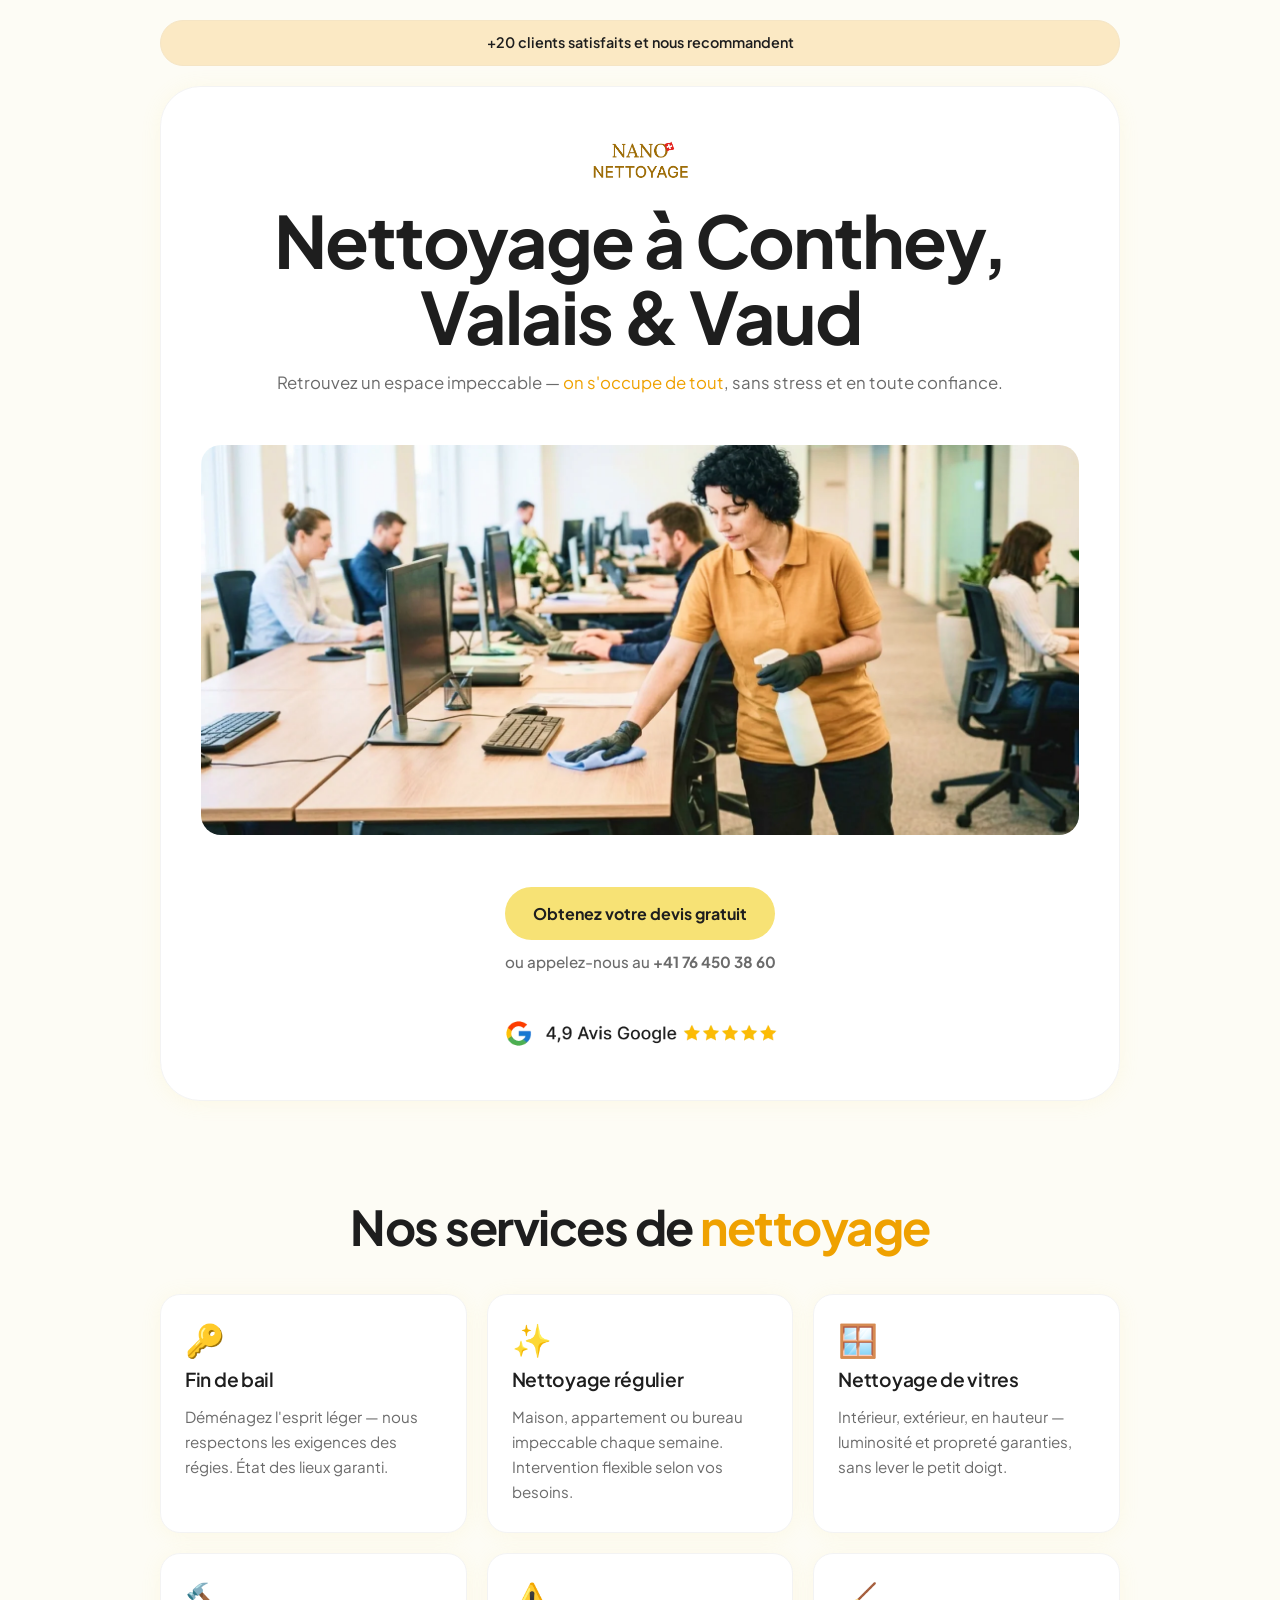
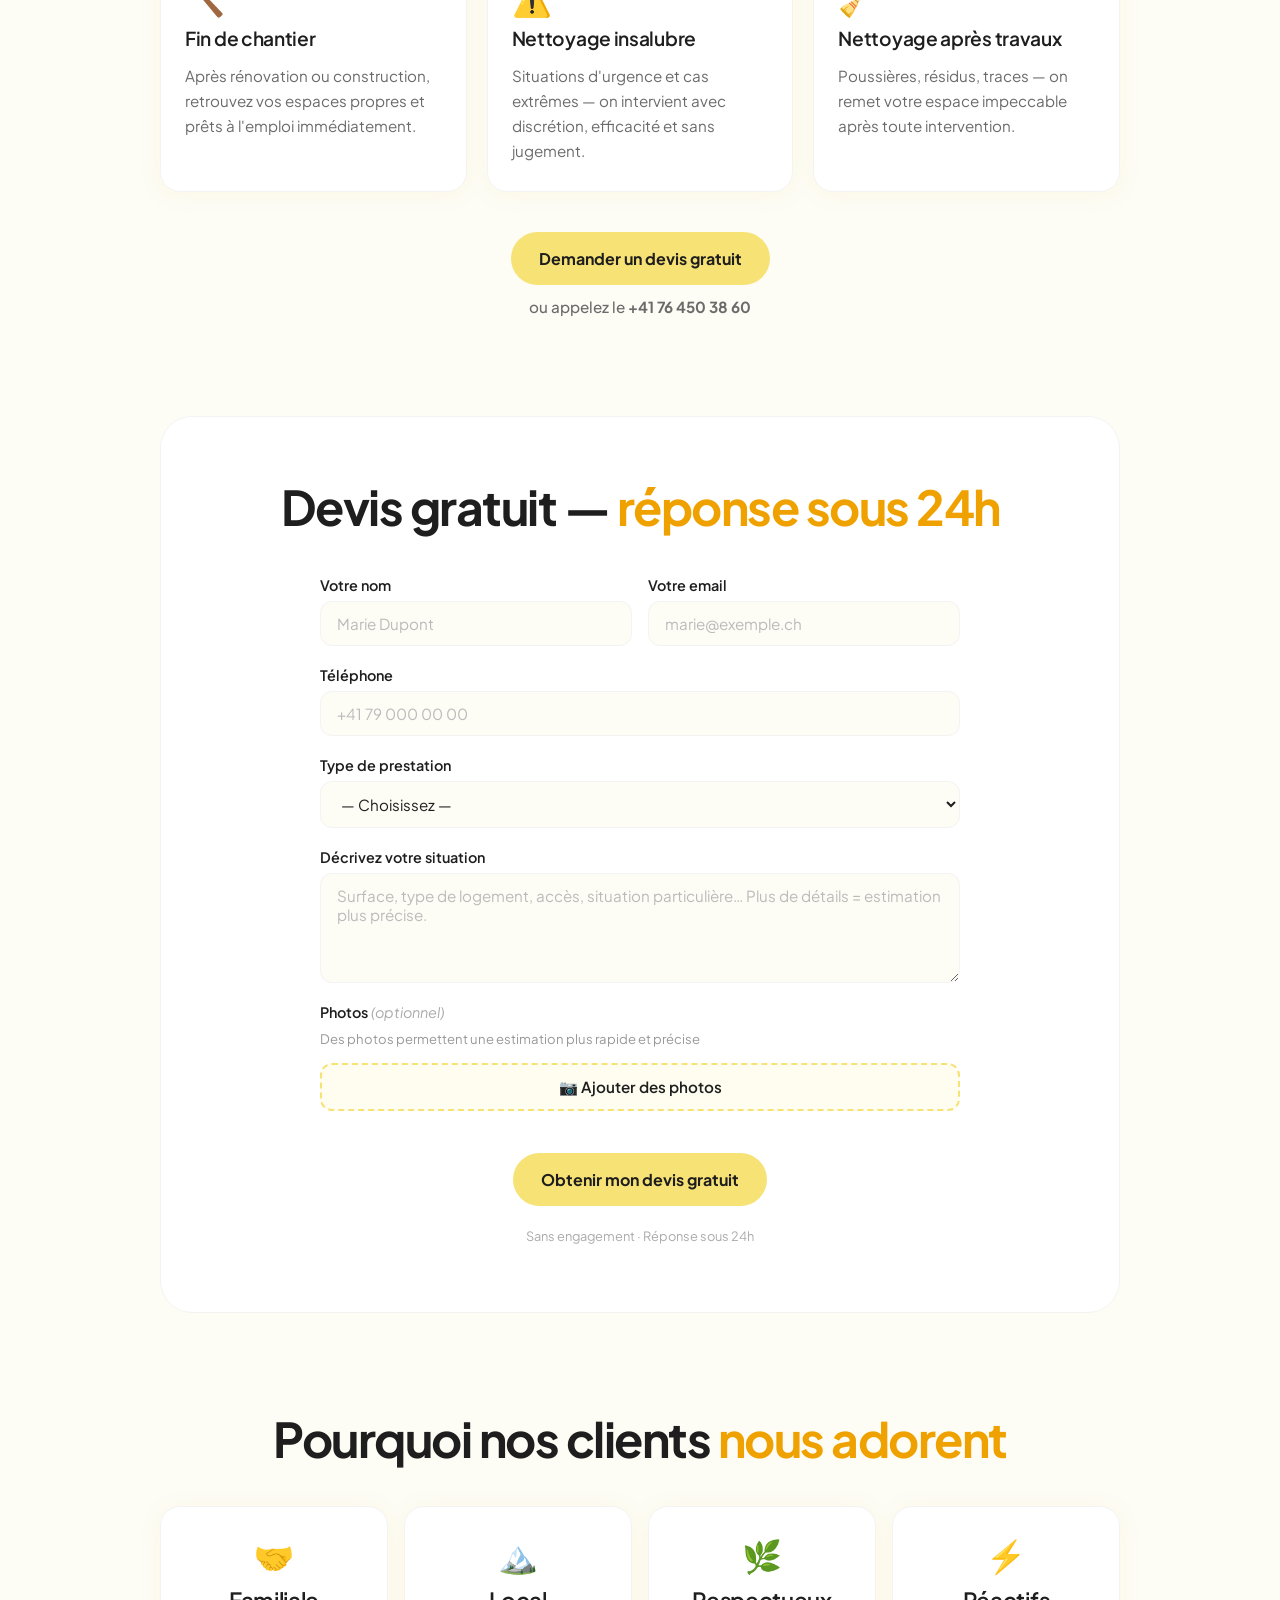
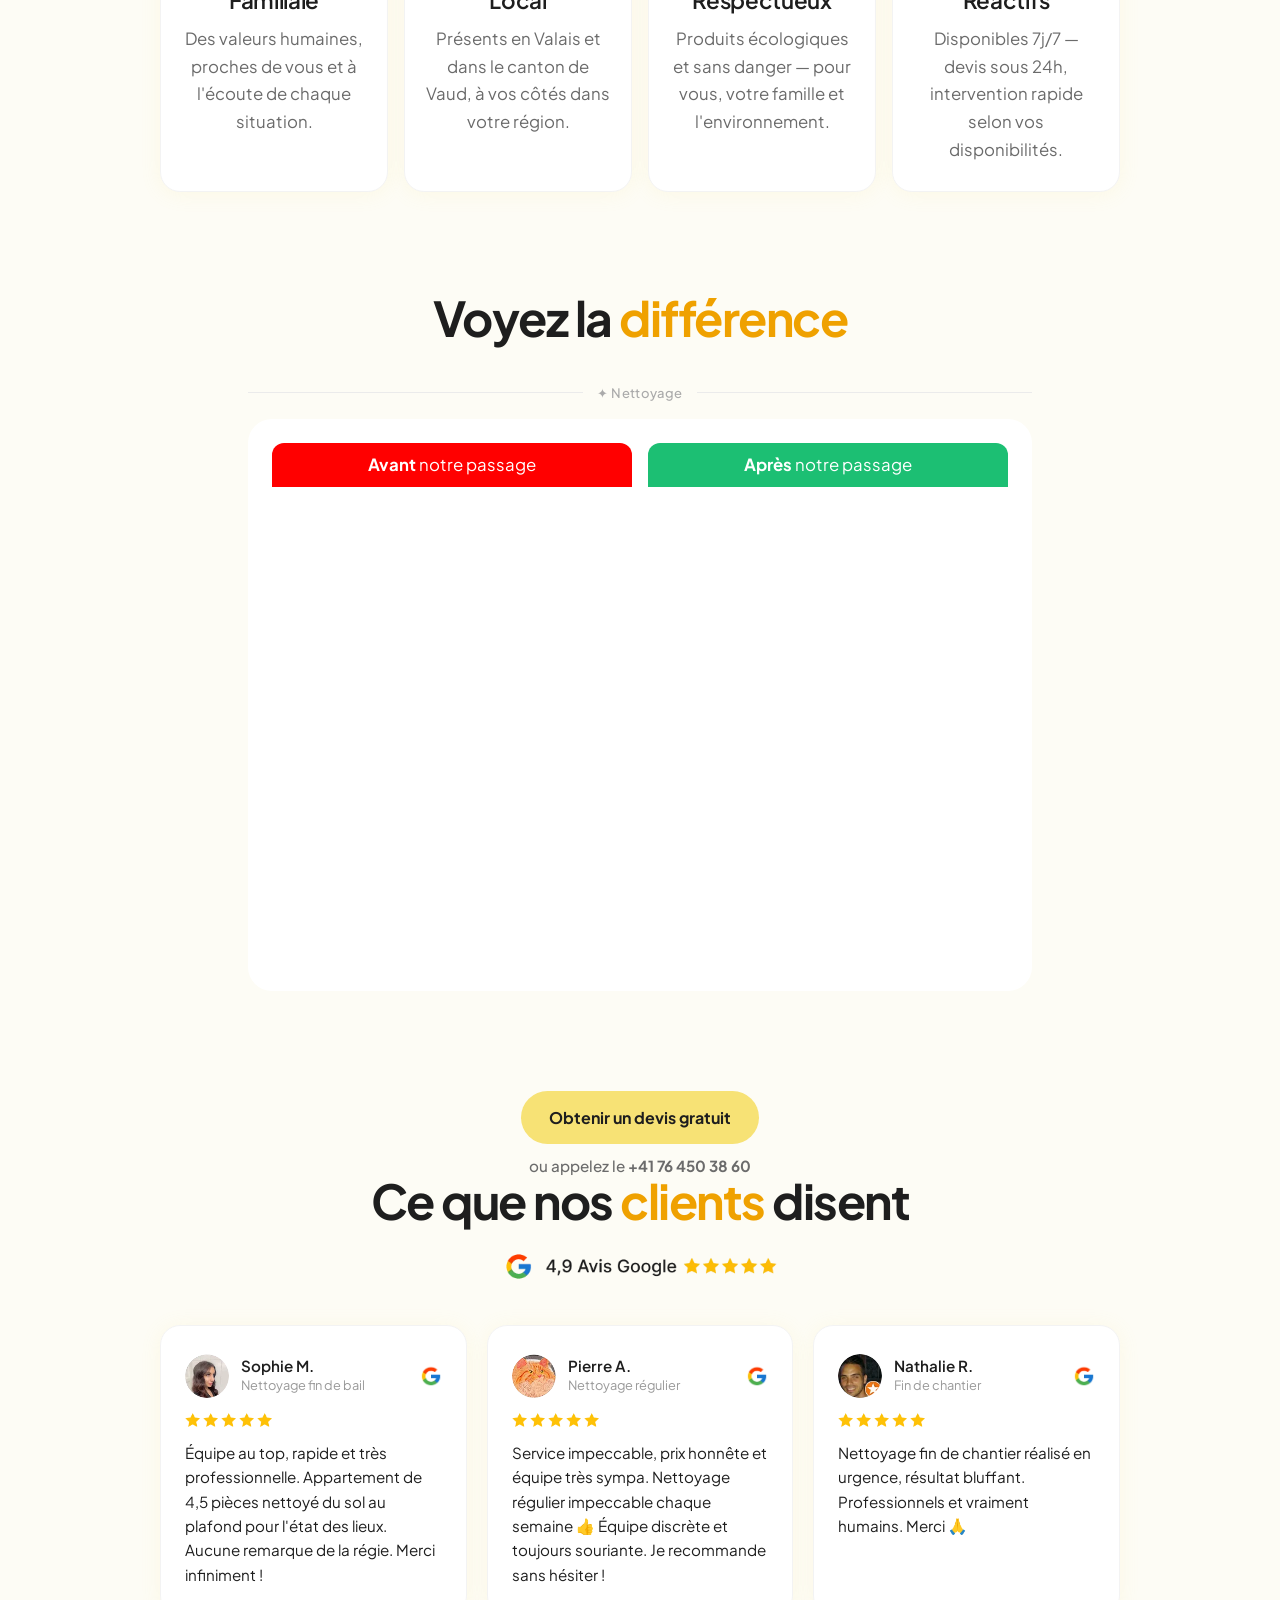
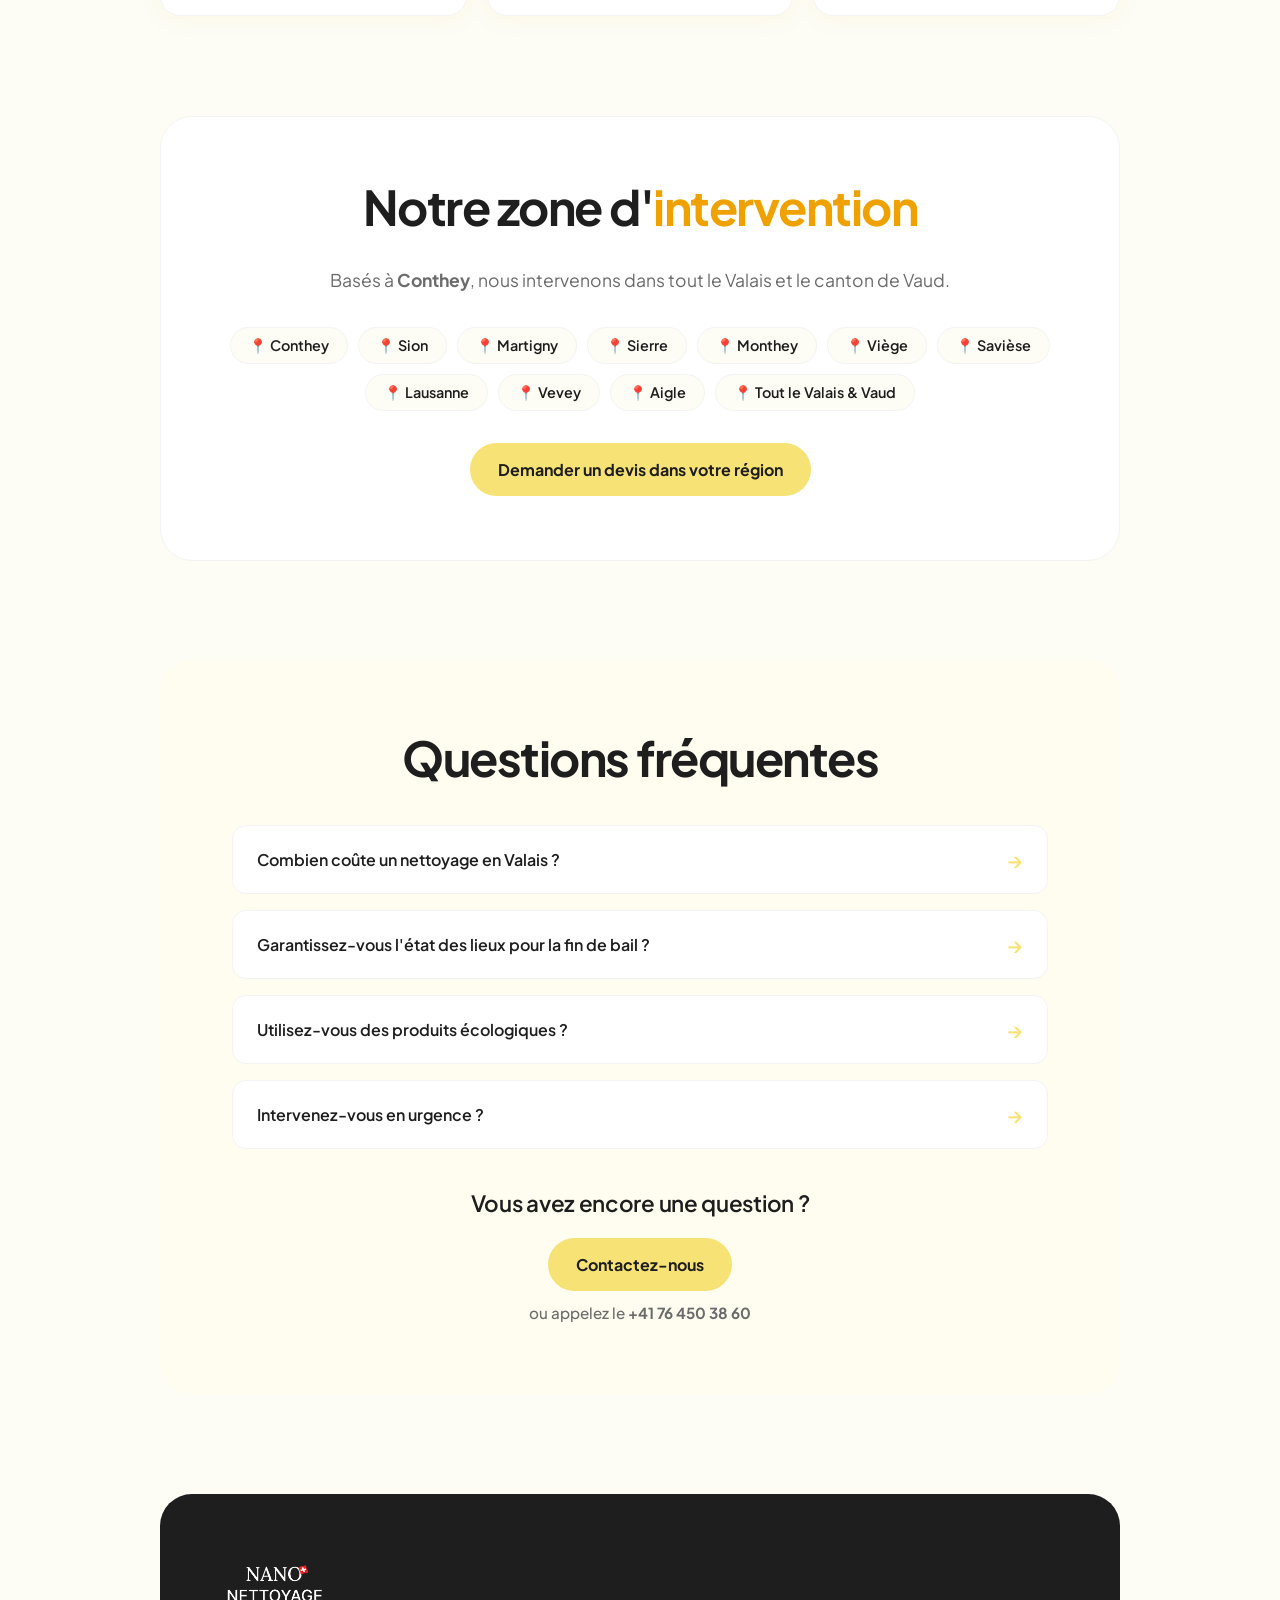
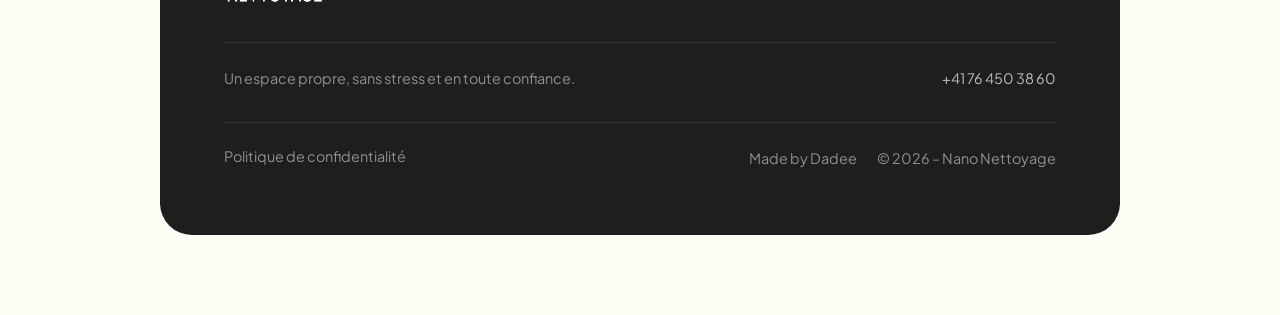
==== index.html @ f271a86f "Add files via upload" ====
<!DOCTYPE html>
<html lang="fr">
<head>
<meta charset="UTF-8" />
<meta name="viewport" content="width=device-width, initial-scale=1" />
<meta name="description" content="Nano Nettoyage — Votre spécialiste du nettoyage à Conthey et dans tout le Valais. Fin de bail, nettoyage régulier, fin de chantier et insalubre : intervention soignée et au juste prix." />
<meta name="author" content="Nano Nettoyage" />
<meta name="robots" content="index, follow" />
<link rel="canonical" href="https://www.nanonettoyage.ch/" />
<title>Nano Nettoyage – Nettoyage à Conthey, Valais & Vaud</title>
<meta property="og:title" content="Nano Nettoyage – Nettoyage à Conthey, Valais & Vaud" />
<meta property="og:description" content="Nettoyage fin de bail, régulier, fin de chantier et insalubre à Conthey et dans tout le Valais. Intervention rapide et soignée." />
<meta property="og:image" content="https://www.nanonettoyage.ch/img/shana-debarras_hero.webp" />
<meta property="og:url" content="https://www.nanonettoyage.ch/" />
<meta property="og:type" content="website" />

<meta name="twitter:card" content="summary_large_image" />
<meta name="twitter:title" content="Nano Nettoyage – Nettoyage à Conthey, Valais & Vaud" />
<meta name="twitter:description" content="Nettoyage fin de bail, régulier, fin de chantier et insalubre à Conthey et dans tout le Valais. Intervention rapide et soignée." />
<meta name="twitter:image" content="https://www.nanonettoyage.ch/img/shana-debarras_hero.webp" />

<link rel="icon" type="image/png" href="img/favicon-shanadebarras.webp" sizes="32x32">
<link rel="apple-touch-icon" href="img/favicon-shanadebarras.webp">
<link rel="shortcut icon" href="img/favicon-shanadebarras.webp" type="image/x-icon">
<link rel="stylesheet" href="style.css">
<script src="scroll-fade.js" defer></script>
</head>

<body>

  <!-- Banner -->
  <div class="banner">
    <p>+20 clients satisfaits et nous recommandent</p>
  </div>

  <!-- Hero -->
  <div class="hero section">
    <div class="titre-logo">
      <img src="img/logo-nano-black.webp" alt="Logo Nano Nettoyage, spécialiste du nettoyage à Conthey et en Valais" class="logo" loading="eager" decoding="async">
      <div class="titre-texte">
        <h1>Nettoyage à Conthey, Valais & Vaud</h1>
        <p>Retrouvez un espace impeccable — <span class="highlight">on s'occupe de tout</span>, sans stress et en toute confiance.</p>
      </div>
    </div>

    <div class="img-hero">
      <img src="img/shana-debarras_hero.webp" alt="Équipe Nano Nettoyage en intervention à Conthey, Valais" loading="eager">
    </div>

    <div class="cta-global">
      <a href="#devis" class="cta">Obtenez votre devis gratuit</a>
      <!-- ⬇️ REMPLACER PAR LE VRAI NUMÉRO -->
      <a href="tel:+41764503860" class="sous-cta">ou appelez-nous au <strong>+41 76 450 38 60</strong></a>
    </div>

    <div class="img-google">
      <img src="img/social-proof-google.webp" alt="Avis 5 étoiles Google – Nano Nettoyage Conthey Valais">
    </div>
  </div>


  <!-- Services -->
  <div class="services section">
    <h2>Nos services de <span class="highlight">nettoyage</span></h2>
    <div class="services-grid">

      <div class="service-card">
        <div class="service-icon">🔑</div>
        <h3>Fin de bail</h3>
        <p>Déménagez l'esprit léger — nous respectons les exigences des régies. État des lieux garanti.</p>
      </div>

      <div class="service-card">
        <div class="service-icon">✨</div>
        <h3>Nettoyage régulier</h3>
        <p>Maison, appartement ou bureau impeccable chaque semaine. Intervention flexible selon vos besoins.</p>
      </div>

      <div class="service-card">
        <div class="service-icon">🪟</div>
        <h3>Nettoyage de vitres</h3>
        <p>Intérieur, extérieur, en hauteur — luminosité et propreté garanties, sans lever le petit doigt.</p>
      </div>

      <div class="service-card">
        <div class="service-icon">🔨</div>
        <h3>Fin de chantier</h3>
        <p>Après rénovation ou construction, retrouvez vos espaces propres et prêts à l'emploi immédiatement.</p>
      </div>

      <div class="service-card">
        <div class="service-icon">⚠️</div>
        <h3>Nettoyage insalubre</h3>
        <p>Situations d'urgence et cas extrêmes — on intervient avec discrétion, efficacité et sans jugement.</p>
      </div>

      <div class="service-card">
        <div class="service-icon">🧹</div>
        <h3>Nettoyage après travaux</h3>
        <p>Poussières, résidus, traces — on remet votre espace impeccable après toute intervention.</p>
      </div>

    </div>
    <div class="cta-global">
      <a href="#devis" class="cta">Demander un devis gratuit</a>
      <!-- ⬇️ REMPLACER PAR LE VRAI NUMÉRO -->
      <a href="tel:+41764503860" class="sous-cta">ou appelez le <strong>+41 76 450 38 60</strong></a>
    </div>
  </div>


  <!-- Formulaire de devis -->
  <section id="devis" class="contact-section section">
    <h2>Devis gratuit — <span class="highlight">réponse sous 24h</span></h2>

    <!-- ⬇️ REMPLACER xgaeljzz PAR VOTRE VRAI ID FORMSPREE -->
    <form id="contact-form" class="contact-form" action="https://formspree.io/f/xgaeljzz" method="POST">
      <input type="hidden" name="_subject" value="Nouvelle demande de devis – Nano Nettoyage">
      <input type="hidden" name="image_links" id="image_links" value="">

      <div class="form-row">
        <div class="field">
          <label for="c-name"><span>Votre nom</span></label>
          <input type="text" id="c-name" name="name" placeholder="Marie Dupont" required>
        </div>
        <div class="field">
          <label for="c-email"><span>Votre email</span></label>
          <input type="email" id="c-email" name="email" placeholder="marie@exemple.ch" required>
        </div>
      </div>

      <div class="field">
        <label for="c-phone"><span>Téléphone</span></label>
        <input type="tel" id="c-phone" name="phone" placeholder="+41 79 000 00 00">
      </div>

      <div class="field">
        <label for="c-service"><span>Type de prestation</span></label>
        <select id="c-service" name="service" required>
          <option value="">— Choisissez —</option>
          <option value="Nettoyage fin de bail">Nettoyage fin de bail</option>
          <option value="Nettoyage régulier">Nettoyage régulier</option>
          <option value="Nettoyage de vitres">Nettoyage de vitres</option>
          <option value="Nettoyage fin de chantier">Nettoyage fin de chantier</option>
          <option value="Nettoyage insalubre / extrême">Nettoyage insalubre / extrême</option>
          <option value="Nettoyage après travaux">Nettoyage après travaux</option>
          <option value="Autre">Autre demande</option>
        </select>
      </div>

      <div class="field">
        <label for="c-msg"><span>Décrivez votre situation</span></label>
        <textarea id="c-msg" name="message" placeholder="Surface, type de logement, accès, situation particulière… Plus de détails = estimation plus précise."></textarea>
      </div>

      <div class="field">
        <label for="c-photos"><span>Photos <em style="font-weight:400;color:#aaa;">(optionnel)</em></span></label>
        <p class="field-hint">Des photos permettent une estimation plus rapide et précise</p>
        <label for="c-photos" id="upload-btn" class="upload-button">📷 Ajouter des photos</label>
        <input type="file" id="c-photos" name="photos" multiple accept="image/*,video/*" style="display:none;">
        <div id="preview-container" class="preview-container"></div>
        <div id="upload-status" class="upload-status"></div>
      </div>

      <div class="cta-global">
        <button type="submit" class="cta" id="submit-btn">Obtenir mon devis gratuit</button>
        <p class="contact-note">Sans engagement · Réponse sous 24h</p>
      </div>
    </form>
  </section>


  <!-- Pourquoi nous -->
  <div class="pourquoi-nous section">
    <h2>Pourquoi nos clients <span class="highlight">nous adorent</span></h2>
    <div class="list-raison">
      <div class="raison">
        <span class="icon">🤝</span>
        <h3>Familiale</h3>
        <p>Des valeurs humaines, proches de vous et à l'écoute de chaque situation.</p>
      </div>
      <div class="raison">
        <span class="icon">🏔️</span>
        <h3>Local</h3>
        <p>Présents en Valais et dans le canton de Vaud, à vos côtés dans votre région.</p>
      </div>
      <div class="raison">
        <span class="icon">🌿</span>
        <h3>Respectueux</h3>
        <p>Produits écologiques et sans danger — pour vous, votre famille et l'environnement.</p>
      </div>
      <div class="raison">
        <span class="icon">⚡</span>
        <h3>Réactifs</h3>
        <p>Disponibles 7j/7 — devis sous 24h, intervention rapide selon vos disponibilités.</p>
      </div>
    </div>
  </div>


  <!-- Avant / Après -->
  <div class="avant_apres section">
    <h2>Voyez la <span class="highlight">différence</span></h2>

    <div class="list-avant_apres">

      <div class="aa-group">
        <div class="aa-sep"><span>✦ Nettoyage</span></div>
        <div class="avant_apres-img">
          <div class="avant">
            <p class="tete-avant"><strong>Avant</strong> notre passage</p>
            <img src="img/avant-nettoyage.webp" alt="Avant nettoyage en Valais" class="img-avant_apres" loading="lazy" decoding="async">
          </div>
          <div class="apres">
            <p class="tete-apres"><strong>Après</strong> notre passage</p>
            <img src="img/apres-nettoyage.webp" alt="Après nettoyage à Conthey" class="img-avant_apres" loading="lazy" decoding="async">
          </div>
        </div>
      </div>
      </div>

    </div>

    <div class="cta-global">
      <a href="#devis" class="cta">Obtenir un devis gratuit</a>
      <a href="tel:+41764503860" class="sous-cta">ou appelez le <strong>+41 76 450 38 60</strong></a>
    </div>
  </div>


  <!-- Témoignages -->
  <div class="temoignage section">
    <div class="temoignage-head">
      <h2>Ce que nos <span class="highlight">clients</span> disent</h2>
      <div class="img-google">
        <img src="img/social-proof-google.webp" alt="Avis 5 étoiles Google – Nano Nettoyage Valais">
      </div>
    </div>
    <div class="list-avis">

      <div class="avis">
        <div class="avis-tete">
          <img src="img/avatar-avis-1.webp" alt="Avis client" class="avatar" loading="lazy">
          <div class="info">
            <h4>Sophie M.</h4>
            <p class="date">Nettoyage fin de bail</p>
          </div>
          <img src="img/google-icon.webp" alt="Google" class="google-logo">
        </div>
        <div class="stars">
          <img src="img/stars-icon.webp" alt="★" class="stars-icone">
          <img src="img/stars-icon.webp" alt="★" class="stars-icone">
          <img src="img/stars-icon.webp" alt="★" class="stars-icone">
          <img src="img/stars-icon.webp" alt="★" class="stars-icone">
          <img src="img/stars-icon.webp" alt="★" class="stars-icone">
        </div>
        <p class="avis-texte">Équipe au top, rapide et très professionnelle. Appartement de 4,5 pièces nettoyé du sol au plafond pour l'état des lieux. Aucune remarque de la régie. Merci infiniment !</p>
      </div>

      <div class="avis">
        <div class="avis-tete">
          <img src="img/avatar-avis-2.webp" alt="Avis client" class="avatar" loading="lazy">
          <div class="info">
            <h4>Pierre A.</h4>
            <p class="date">Nettoyage régulier</p>
          </div>
          <img src="img/google-icon.webp" alt="Google" class="google-logo">
        </div>
        <div class="stars">
          <img src="img/stars-icon.webp" alt="★" class="stars-icone">
          <img src="img/stars-icon.webp" alt="★" class="stars-icone">
          <img src="img/stars-icon.webp" alt="★" class="stars-icone">
          <img src="img/stars-icon.webp" alt="★" class="stars-icone">
          <img src="img/stars-icon.webp" alt="★" class="stars-icone">
        </div>
        <p class="avis-texte">Service impeccable, prix honnête et équipe très sympa. Nettoyage régulier impeccable chaque semaine 👍 Équipe discrète et toujours souriante. Je recommande sans hésiter !</p>
      </div>

      <div class="avis">
        <div class="avis-tete">
          <img src="img/avatar-avis-3.webp" alt="Avis client" class="avatar" loading="lazy">
          <div class="info">
            <h4>Nathalie R.</h4>
            <p class="date">Fin de chantier</p>
          </div>
          <img src="img/google-icon.webp" alt="Google" class="google-logo">
        </div>
        <div class="stars">
          <img src="img/stars-icon.webp" alt="★" class="stars-icone">
          <img src="img/stars-icon.webp" alt="★" class="stars-icone">
          <img src="img/stars-icon.webp" alt="★" class="stars-icone">
          <img src="img/stars-icon.webp" alt="★" class="stars-icone">
          <img src="img/stars-icon.webp" alt="★" class="stars-icone">
        </div>
        <p class="avis-texte">Nettoyage fin de chantier réalisé en urgence, résultat bluffant. Professionnels et vraiment humains. Merci 🙏</p>
      </div>

    </div>
  </div>


  <!-- Zone d'intervention -->
  <div class="zone section">
    <h2>Notre zone d'<span class="highlight">intervention</span></h2>
    <p class="zone-intro">Basés à <strong>Conthey</strong>, nous intervenons dans tout le Valais et le canton de Vaud.</p>
    <div class="list-zones">
      <div class="zone-item">📍 Conthey</div>
      <div class="zone-item">📍 Sion</div>
      <div class="zone-item">📍 Martigny</div>
      <div class="zone-item">📍 Sierre</div>
      <div class="zone-item">📍 Monthey</div>
      <div class="zone-item">📍 Viège</div>
      <div class="zone-item">📍 Savièse</div>
      <div class="zone-item">📍 Lausanne</div>
      <div class="zone-item">📍 Vevey</div>
      <div class="zone-item">📍 Aigle</div>
      <div class="zone-item">📍 Tout le Valais & Vaud</div>
    </div>
    <div class="cta-global">
      <a href="#devis" class="cta">Demander un devis dans votre région</a>
    </div>
  </div>


  <!-- FAQ -->
  <div class="faq-section section">
    <div class="faq-container">
      <h2>Questions fréquentes</h2>
      <ul class="faq-list">

        <li class="faq-item">
          <div class="faq-question">
            <span>Combien coûte un nettoyage en Valais ?</span>
            <span class="arrow">→</span>
          </div>
          <p class="faq-answer">Chaque situation est unique. Le prix dépend de la surface, du type de prestation et de l'état des lieux. Devis gratuit et sans engagement, réponse sous 24h.</p>
        </li>

        <li class="faq-item">
          <div class="faq-question">
            <span>Garantissez-vous l'état des lieux pour la fin de bail ?</span>
            <span class="arrow">→</span>
          </div>
          <p class="faq-answer">Oui. Si la régie émet une réserve lors de l'état des lieux, nous revenons gratuitement pour corriger le point concerné. Votre dépôt de garantie est protégé.</p>
        </li>

        <li class="faq-item">
          <div class="faq-question">
            <span>Utilisez-vous des produits écologiques ?</span>
            <span class="arrow">→</span>
          </div>
          <p class="faq-answer">Oui, nous utilisons en priorité des produits certifiés écologiques, efficaces et sans danger pour votre famille et vos animaux.</p>
        </li>

        <li class="faq-item">
          <div class="faq-question">
            <span>Intervenez-vous en urgence ?</span>
            <span class="arrow">→</span>
          </div>
          <p class="faq-answer">Oui, nous proposons des interventions en urgence selon nos disponibilités. Contactez-nous directement par téléphone pour une réponse immédiate.</p>
        </li>

      </ul>
      <div class="faq-contact">
        <h3>Vous avez encore une question ?</h3>
        <div class="cta-global">
          <a href="#devis" class="cta">Contactez-nous</a>
          <!-- ⬇️ REMPLACER PAR LE VRAI NUMÉRO -->
          <a href="tel:+41764503860" class="sous-cta">ou appelez le <strong>+41 76 450 38 60</strong></a>
        </div>
      </div>
    </div>
  </div>


  <!-- Footer -->
  <div class="footer">
    <div class="container-footer">
      <img src="img/logo-nano-footer.webp" alt="Logo Nano Nettoyage" class="logo">
      <div class="lien-footer">
        <p class="fin-footer">Un espace propre, sans stress et en toute confiance.</p>
        <div class="info-lien">
          <!-- ⬇️ REMPLACER PAR LE VRAI NUMÉRO -->
          <a href="tel:+41764503860">+41 76 450 38 60</a>
        </div>
      </div>
      <div class="lien-footer">
        <a href="politique-de-confidentialite.html" style="color:rgba(255,255,255,0.5);font-size:0.9rem;">Politique de confidentialité</a>
        <div class="info-lien">
          <p>Made by Dadee</p>
          <p>© 2026 – Nano Nettoyage</p>
        </div>
      </div>
    </div>
  </div>


  <!-- Formspree submit JS -->
  <script>
    const form = document.getElementById('contact-form');
    if (form) {
      const button = form.querySelector('button[type="submit"]');
      form.addEventListener('submit', function(e) {
        e.preventDefault();
        button.disabled = true;
        button.innerText = "Envoi en cours...";
        fetch(form.action, {
          method: "POST",
          body: new FormData(form),
          headers: { 'Accept': 'application/json' }
        }).then(() => {
          window.location.href = "/merci.html";
        }).catch(() => {
          button.disabled = false;
          button.innerText = "Obtenir mon devis gratuit";
          alert("Une erreur s'est produite, veuillez réessayer.");
        });
      });
    }
  </script>


  <!-- Données structurées SEO -->
  <script type="application/ld+json">
  {
    "@context": "https://schema.org",
    "@type": "LocalBusiness",
    "name": "Nano Nettoyage",
    "image": "https://www.nanonettoyage.ch/img/logo-nano-black.webp",
    "url": "https://www.nanonettoyage.ch/",
    "telephone": "+41764503860",
    "email": "nanonettoyages@gmail.com",
    "address": {
      "@type": "PostalAddress",
      "streetAddress": "Rte de la Morge 13",
      "addressLocality": "Conthey",
      "addressRegion": "Valais",
      "postalCode": "1964",
      "addressCountry": "CH"
    },
    "description": "Service de nettoyage à Conthey et dans tout le Valais. Fin de bail, régulier, fin de chantier, insalubre. Intervention rapide et prix transparent.",
    "priceRange": "CHF",
    "areaServed": ["Conthey","Sion","Martigny","Sierre","Monthey","Viège","Valais","Vaud"],
    "sameAs": [
      "https://www.nanonettoyage.ch"
    ]
  }
  </script>

</body>
</html>
---- style.css ----
/* === IMPORT FONT === */
@import url('https://fonts.googleapis.com/css2?family=Plus+Jakarta+Sans:wght@400;500;600;700&display=swap');

:root {
  --font: 'Plus Jakarta Sans', sans-serif;
  --terracotta: #F7E275;
  --terracotta-dark: #D4C04A;
  --terracotta-light: #FFFDF0;
  --cream: #FDFCF5;
  --cream-dark: #F5F2DC;
  --dark: #1E1E1E;
  --gray: #6B6B6B;
  --white: #FFFFFF;
  --border: #f3f3f3;
  --card-shadow: 0 2px 20px rgba(247, 226, 117, 0.12);
}

* { box-sizing: border-box; }

html, body {
  max-width: 100%;
  overflow-x: hidden;
}

body {
  background-color: var(--cream);
  margin: 0;
  padding: 20px 160px 80px;
  font-family: var(--font);
  font-size: 1rem;
  color: var(--dark);
}

h1, h2, h3, h4, p, a, button, label, input, select, textarea {
  font-family: var(--font);
}

h1 {
  font-size: 4.5rem;
  font-weight: 700;
  line-height: 1.05;
  letter-spacing: -2px;
  margin: 0;
  color: var(--dark);
}

h2 {
  font-size: 3rem;
  font-weight: 700;
  line-height: 1.1;
  letter-spacing: -1.5px;
  margin: 0;
  color: var(--dark);
}

h3 {
  font-size: 1.4rem;
  font-weight: 600;
  line-height: 1.3;
  letter-spacing: -0.3px;
  margin: 0;
  color: var(--dark);
}

p {
  font-size: 1.05rem;
  font-weight: 400;
  line-height: 1.65;
  margin: 0;
  color: var(--gray);
}

a { text-decoration: none; cursor: pointer; }

.highlight { color: #efa100; }

/* ─── SECTION SPACING ─── */
.section { margin-bottom: 100px; }

/* ─── BANNER ─── */
.banner {
  background-color: #fbe9c4;
  color: var(--dark);
  padding: 10px 20px;
  text-align: center;
  border-radius: 100px;
  margin-bottom: 20px;
  border: 1px solid #f5e5c5;
}
.banner p {
  font-size: 0.9rem;
  font-weight: 600;
  color: var(--dark);
}

/* ─── HERO ─── */
.hero {
  display: flex;
  flex-direction: column;
  align-items: center;
  text-align: center;
  gap: 48px;
  padding: 48px 40px;
  border-radius: 40px;
  background-color: #ffffff;
  border: 1px solid var(--border);
  box-shadow: var(--card-shadow);
}

.titre-logo {
  display: flex;
  flex-direction: column;
  align-items: center;
  gap: 16px;
}

.titre-texte {
  display: flex;
  flex-direction: column;
  gap: 1rem;
}

.logo {
  max-width: 100px;
  width: 100%;
  height: auto;
  object-fit: contain;
}

.img-hero img {
  max-width: 886px;
  width: 100%;
  height: auto;
  border-radius: 20px;
}

.img-google img {
  max-width: 273px;
  height: auto;
  width: 100%;
}

/* ─── CTA ─── */
.cta-group {
  display: flex;
  flex-direction: column;
  gap: 12px;
  align-items: flex-start;
}

.cta-global {
  display: flex;
  flex-direction: column;
  gap: 12px;
  align-items: center;
}

.cta {
  display: inline-block;
  background-color: var(--terracotta);
  color: var(--dark);
  padding: 16px 28px;
  border-radius: 100px;
  font-size: 1rem;
  font-weight: 700;
  border: none;
  cursor: pointer;
  transition: background 0.2s ease, transform 0.15s ease;
  text-decoration: none;
}
.cta:hover {
  background-color: var(--terracotta-dark);
  transform: translateY(-1px);
}

.sous-cta {
  font-size: 0.95rem;
  font-weight: 500;
  color: var(--gray);
  text-decoration: none;
}
.sous-cta:hover { color: var(--terracotta); }


/* ─── SERVICES ─── */
.services {
  display: flex;
  flex-direction: column;
  gap: 40px;
}

.services h2,
.pourquoi-nous h2,
.temoignage h2,
.avant_apres h2,
.zone h2,
.faq-container h2 {
  text-align: center;
}

.services-grid {
  display: grid;
  grid-template-columns: repeat(3, 1fr);
  gap: 20px;
}

.service-card {
  background-color: var(--white);
  border: 1px solid var(--border);
  border-radius: 20px;
  padding: 28px 24px;
  display: flex;
  flex-direction: column;
  gap: 12px;
  box-shadow: var(--card-shadow);
  transition: border-color 0.2s ease, transform 0.2s ease, box-shadow 0.2s ease;
}
.service-card:hover {
  border-color: var(--terracotta);
  transform: translateY(-4px);
  box-shadow: 0 8px 32px rgba(196, 130, 90, 0.15);
}

.service-icon {
  font-size: 2rem;
  line-height: 1;
}

.service-card h3 {
  font-size: 1.2rem;
}

.service-card p {
  font-size: 0.95rem;
}

/* ─── POURQUOI NOUS ─── */
.pourquoi-nous {
  display: flex;
  flex-direction: column;
  gap: 40px;
}

.list-raison {
  display: grid;
  grid-template-columns: repeat(4, 1fr);
  gap: 16px;
}

.raison {
  background-color: var(--white);
  border: 1px solid var(--border);
  border-radius: 20px;
  padding: 28px 20px;
  display: flex;
  flex-direction: column;
  gap: 10px;
  text-align: center;
  box-shadow: var(--card-shadow);
}

.raison .icon { font-size: 2rem; }

/* ─── AVANT / APRÈS ─── */
.avant_apres {
  display: flex;
  flex-direction: column;
  gap: 40px;
  align-items: center;
}

.list-avant_apres {
  display: flex;
  flex-direction: column;
  gap: 48px;
}

.aa-group {
  display: flex;
  flex-direction: column;
  gap: 18px;
}


.aa-sep {
  display: flex;
  align-items: center;
  gap: 14px;
}

.aa-sep::before,
.aa-sep::after {
  content: '';
  flex: 1;
  height: 1px;
  background: #ebebeb;
}

.aa-sep span {
  font-size: 13px;
  font-weight: 500;
  color: #aaa;
  white-space: nowrap;
  letter-spacing: 0.03em;
}

.avant_apres-img {
  background-color: var(--white);
  padding: 24px;
  border-radius: 24px;
  display: flex;
  gap: 16px;
}

.avant, .apres {
  display: flex;
  flex-direction: column;
}

.tete-avant {
  background-color: red;
  padding: 8px;
  text-align: center;
  color: white;
  border-top-left-radius: 12px;
  border-top-right-radius: 12px;
  margin: 0;
}

.tete-apres {
  background-color: #1CBF73;
  padding: 8px;
  text-align: center;
  color: white;
  border-top-left-radius: 12px;
  border-top-right-radius: 12px;
  margin: 0;
}

.img-avant_apres {
  width: 360px;
  height: 480px;
  object-fit: cover;
  display: block;
  border-bottom-left-radius: 12px;
  border-bottom-right-radius: 12px;
}

/* ─── TÉMOIGNAGES ─── */
.temoignage {
  display: flex;
  flex-direction: column;
  gap: 40px;
}

.temoignage-head {
  display: flex;
  flex-direction: column;
  align-items: center;
  gap: 24px;
}

.list-avis {
  display: grid;
  grid-template-columns: repeat(3, 1fr);
  gap: 20px;
}

.avis {
  background-color: var(--white);
  border: 1px solid var(--border);
  border-radius: 20px;
  padding: 28px 24px;
  display: flex;
  flex-direction: column;
  gap: 14px;
  box-shadow: var(--card-shadow);
}

.avis-tete {
  display: flex;
  align-items: center;
  gap: 12px;
  position: relative;
}

.avatar {
  width: 44px;
  height: 44px;
  border-radius: 50%;
  object-fit: cover;
}

.info h4 {
  margin: 0;
  font-size: 0.95rem;
  font-weight: 600;
  color: var(--dark);
}

.date {
  font-size: 0.8rem;
  color: #999;
  margin: 0;
}

.google-logo {
  position: absolute;
  right: 0;
  width: 22px;
  height: 22px;
}

.stars { display: flex; gap: 3px; }
.stars-icone { width: 15px; height: 15px; object-fit: contain; }

.avis-texte {
  font-size: 0.95rem;
  line-height: 1.6;
  color: var(--dark);
  font-weight: 400;
}

/* ─── ZONE D'INTERVENTION ─── */
.zone {
  display: flex;
  flex-direction: column;
  gap: 32px;
  background-color: var(--white);
  border: 1px solid var(--border);
  border-radius: 32px;
  padding: 64px;
}

.zone-intro {
  text-align: center;
  font-size: 1.1rem;
  color: var(--gray);
}

.list-zones {
  display: flex;
  flex-wrap: wrap;
  gap: 10px;
  justify-content: center;
}

.zone-item {
  background-color: var(--cream);
  border: 1px solid var(--border);
  border-radius: 100px;
  padding: 8px 18px;
  font-size: 0.9rem;
  font-weight: 600;
  color: var(--dark);
}

/* ─── FAQ ─── */
.faq-section {
  background-color: var(--terracotta-light);
  border-radius: 32px;
  padding: 72px;
}

.faq-container {
  display: flex;
  flex-direction: column;
  gap: 40px;
}

.faq-list {
  list-style: none;
  padding: 0;
  margin: 0;
  display: flex;
  flex-direction: column;
  gap: 16px;
}

.faq-item {
  background-color: var(--white);
  border-radius: 14px;
  padding: 20px 24px;
  border: 1px solid var(--border);
  transition: border-color 0.2s;
}

.faq-item:hover { border-color: var(--terracotta); }

.faq-question {
  display: flex;
  justify-content: space-between;
  align-items: center;
  cursor: pointer;
  font-weight: 600;
  font-size: 1rem;
  color: var(--dark);
}

.arrow {
  font-size: 1.3rem;
  color: var(--terracotta);
  transition: transform 0.3s ease;
  flex-shrink: 0;
}

.faq-item.active .arrow { transform: rotate(90deg); }

.faq-answer {
  max-height: 0;
  overflow: hidden;
  opacity: 0;
  transition: max-height 0.3s ease, opacity 0.3s ease;
}

.faq-item.active .faq-answer {
  max-height: 200px;
  opacity: 1;
  margin-top: 16px;
}

.faq-contact {
  display: flex;
  flex-direction: column;
  gap: 20px;
  align-items: center;
}

/* ─── FORMULAIRE ─── */
.contact-section {
  display: flex;
  flex-direction: column;
  gap: 40px;
  background-color: var(--white);
  border: 1px solid var(--border);
  border-radius: 32px;
  padding: 64px;
}

.contact-section h2 { text-align: center; }

.contact-form {
  max-width: 640px;
  width: 100%;
  margin: 0 auto;
  display: flex;
  flex-direction: column;
  gap: 0;
}

.form-row {
  display: flex;
  gap: 16px;
}

.field {
  flex: 1;
  display: flex;
  flex-direction: column;
  gap: 6px;
  margin-bottom: 18px;
}

.field-full { width: 100%; }

.contact-form label span {
  font-weight: 600;
  font-size: 0.9rem;
  color: var(--dark);
}

.field-hint {
  font-size: 0.82rem;
  color: #999;
}

.contact-form input,
.contact-form textarea,
.contact-form select {
  width: 100%;
  border: 1px solid var(--border);
  border-radius: 12px;
  padding: 12px 16px;
  font-size: 0.95rem;
  font-family: var(--font);
  background: var(--cream);
  color: var(--dark);
  outline: none;
  transition: border-color 0.2s;
}

.contact-form input:focus,
.contact-form textarea:focus,
.contact-form select:focus {
  border-color: var(--terracotta);
  background: var(--white);
}

.contact-form textarea {
  min-height: 110px;
  resize: vertical;
}

::placeholder { color: #bbb; opacity: 1; }

.contact-note {
  font-size: 0.8rem;
  color: #aaa;
  text-align: center;
  margin-top: 8px;
}

.upload-button {
  display: block;
  text-align: center;
  padding: 12px 20px;
  background-color: var(--terracotta-light);
  color: var(--dark);
  border: 2px dashed var(--terracotta);
  border-radius: 12px;
  font-size: 0.95rem;
  font-weight: 600;
  cursor: pointer;
  transition: all 0.2s ease;
  margin-top: 8px;
}

.upload-button:hover {
  background-color: var(--terracotta);
  color: var(--white);
  border-style: solid;
}

.preview-container {
  display: grid;
  grid-template-columns: repeat(3, 1fr);
  gap: 8px;
  margin-top: 12px;
}

.preview-item {
  position: relative;
  aspect-ratio: 1;
  border-radius: 10px;
  overflow: hidden;
  border: 1px solid var(--border);
}

.preview-item img,
.preview-item video {
  width: 100%;
  height: 100%;
  object-fit: cover;
  display: block;
}

.preview-item .video-badge {
  position: absolute;
  bottom: 4px;
  right: 4px;
  font-size: 14px;
}

.preview-delete {
  position: absolute;
  top: 4px;
  right: 4px;
  width: 22px;
  height: 22px;
  border-radius: 50%;
  background: rgba(0,0,0,0.55);
  color: #fff;
  border: none;
  font-size: 14px;
  cursor: pointer;
  display: flex;
  align-items: center;
  justify-content: center;
  padding: 0;
  transition: background 0.2s;
}
.preview-delete:hover { background: rgba(0,0,0,0.85); }

/* ─── FOOTER ─── */
.footer { width: 100%; margin: 0; padding: 0; }

.container-footer {
  background-color: var(--dark);
  border-radius: 32px;
  padding: 64px;
  display: flex;
  flex-direction: column;
  gap: 32px;
}


.lien-footer {
  display: flex;
  justify-content: space-between;
  flex-wrap: wrap;
  gap: 12px;
  border-top: 1px solid rgba(255,255,255,0.1);
  padding-top: 24px;
}

.fin-footer { color: rgba(255,255,255,0.5); font-size: 0.9rem; margin: 0; }

.info-lien { display: flex; gap: 20px; align-items: center; flex-wrap: wrap; }
.info-lien a { color: rgba(255,255,255,0.7); font-size: 0.9rem; }
.info-lien a:hover { color: var(--terracotta); }
.info-lien p { color: rgba(255,255,255,0.5); font-size: 0.9rem; margin: 0; }

/* ─── ANIMATIONS ─── */
.section {
  opacity: 0;
  transform: translateY(24px);
  transition: opacity 0.6s ease-out, transform 0.6s ease-out;
  will-change: opacity, transform;
}
.section.visible { opacity: 1; transform: translateY(0); }


/* ─── RESPONSIVE ─── */
@media (max-width: 1100px) {
  body { padding: 20px 40px 60px; }
}

@media (max-width: 768px) {
  body { padding: 16px 16px 48px; }

  h1 { font-size: 2.6rem; letter-spacing: -1px; }
  h2 { font-size: 2rem; letter-spacing: -0.8px; }
  h3 { font-size: 1.2rem; }

  .section { margin-bottom: 64px; }

  .banner { border-radius: 16px; }

  /* Hero mobile : 1 colonne */
  .hero {
    grid-template-columns: 1fr;
    padding: 32px 24px;
    gap: 32px;
    border-radius: 24px;
  }
  .hero-content { align-items: center; text-align: center; }
  .cta-group { align-items: center; }
  .img-hero img { aspect-ratio: 4 / 2; object-fit: cover; height: auto; }

  /* Services */
  .services-grid { grid-template-columns: 1fr; }

  /* Raisons */
  .list-raison { grid-template-columns: 1fr 1fr; gap: 12px; }

  /* Avant/Après */
  .avant_apres-img {
    display: grid;
    grid-template-columns: 1fr 1fr;
    gap: 8px;
    align-items: stretch;
    padding: 0;
    border-radius: 20px;
    background-color: transparent;
  }
  .avant, .apres { display: flex; flex-direction: column; }
  .img-avant_apres {
    width: 100%;
    height: auto;
    object-fit: cover;
    max-width: none;
    border-radius: 0 0 12px 12px;
  }
  .list-avant_apres { gap: 32px; }
  .tete-avant, .tete-apres {
    border-radius: 12px 12px 0 0;
    font-size: 14px;
    padding: 6px;
  }

  /* Avis */
  .list-avis { grid-template-columns: 1fr; }

  /* Zone */
  .zone { padding: 32px 24px; border-radius: 24px; }

  /* FAQ */
  .faq-section { padding: 32px 20px; border-radius: 24px; }

  /* Formulaire */
  .contact-section { padding: 32px 20px; border-radius: 24px; }
  .form-row { flex-direction: column; }

  /* Footer */
  .container-footer { padding: 40px 24px; border-radius: 24px; }
  .lien-footer { flex-direction: column; }
  .info-lien { flex-direction: column; align-items: flex-start; gap: 8px; }
}
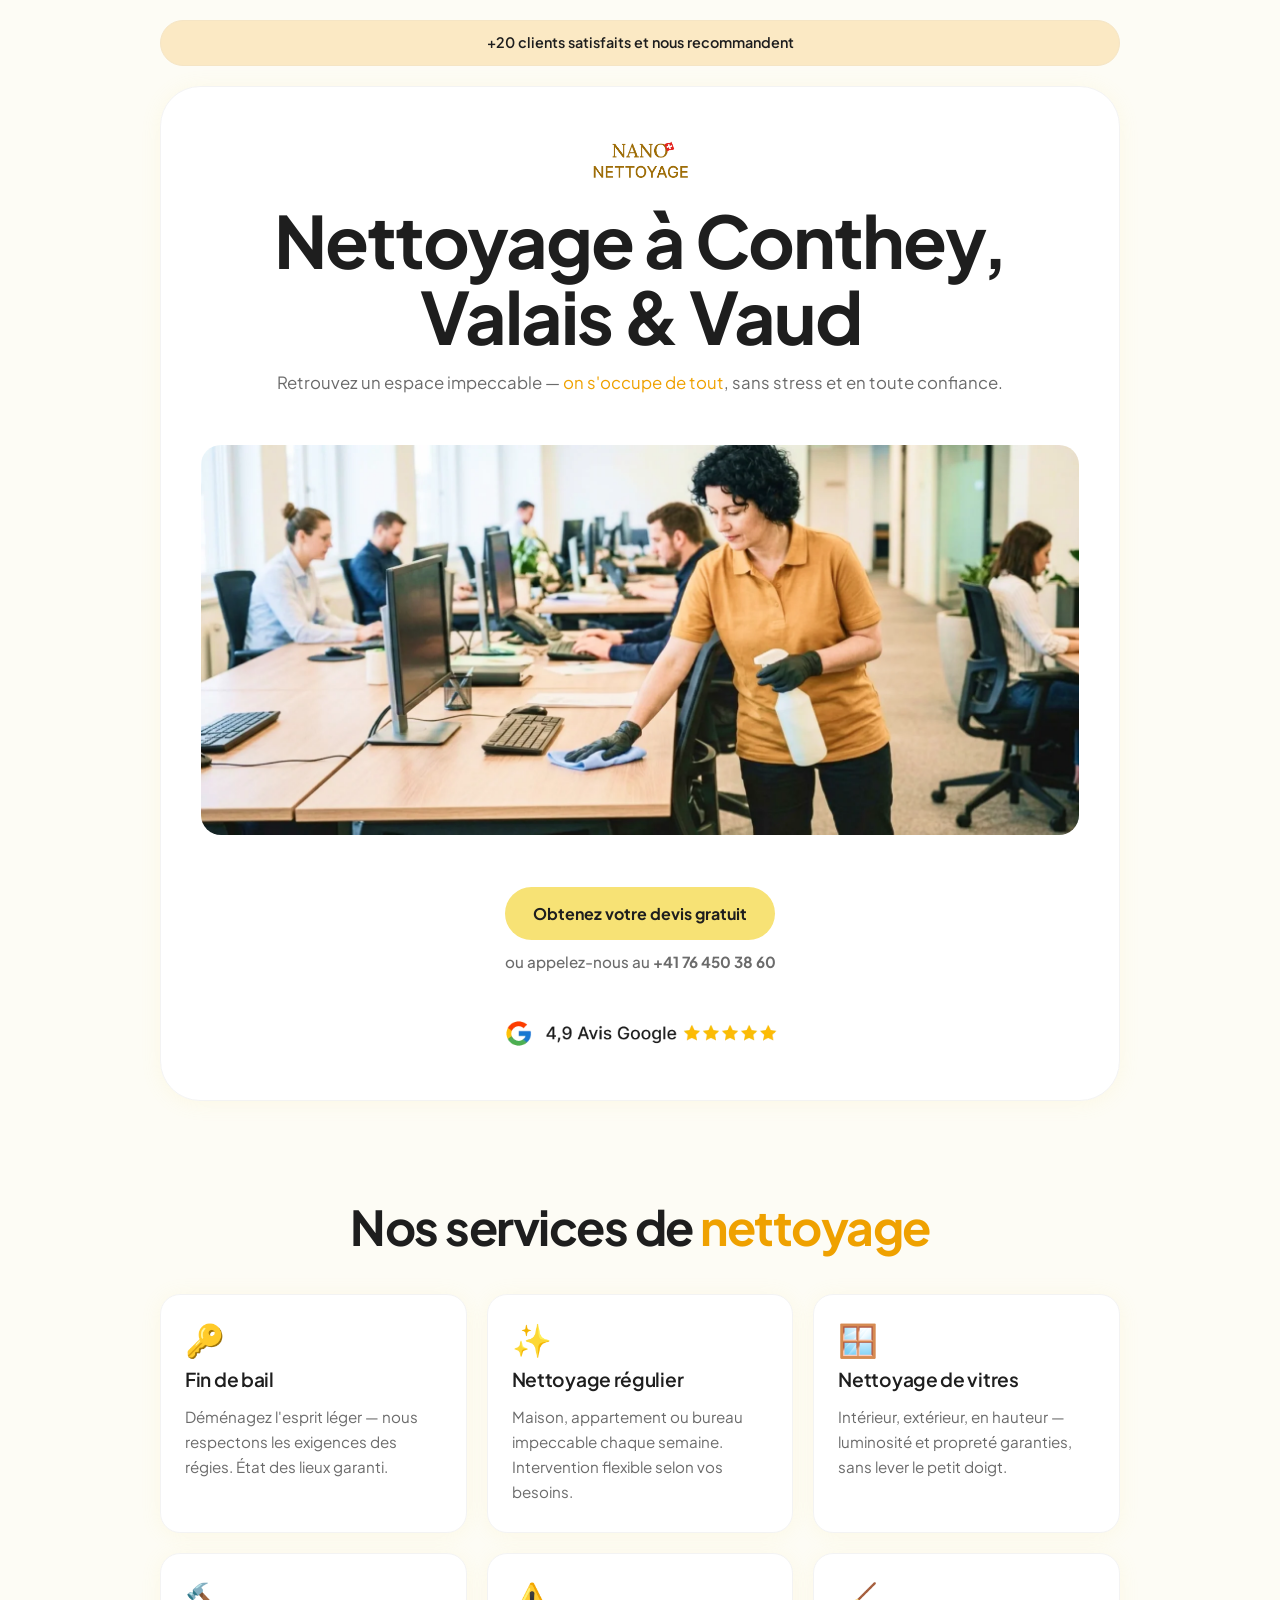
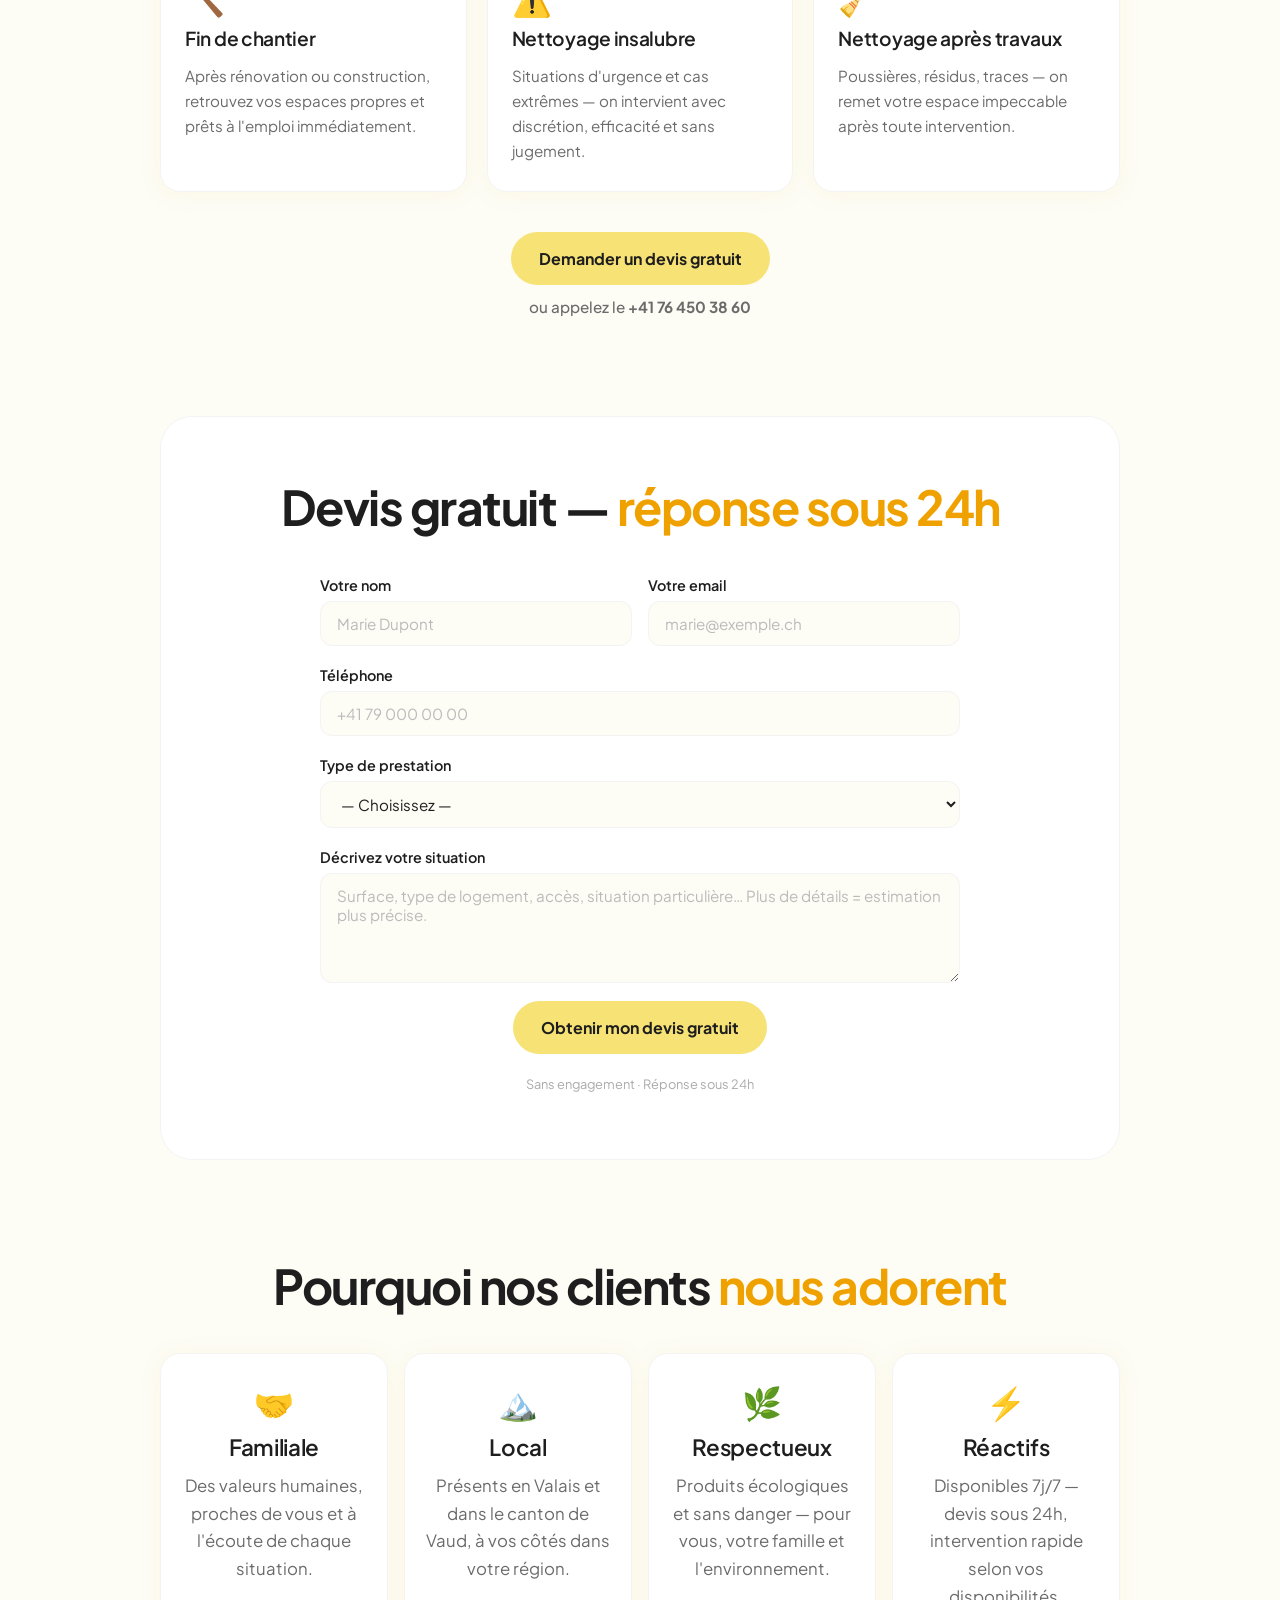
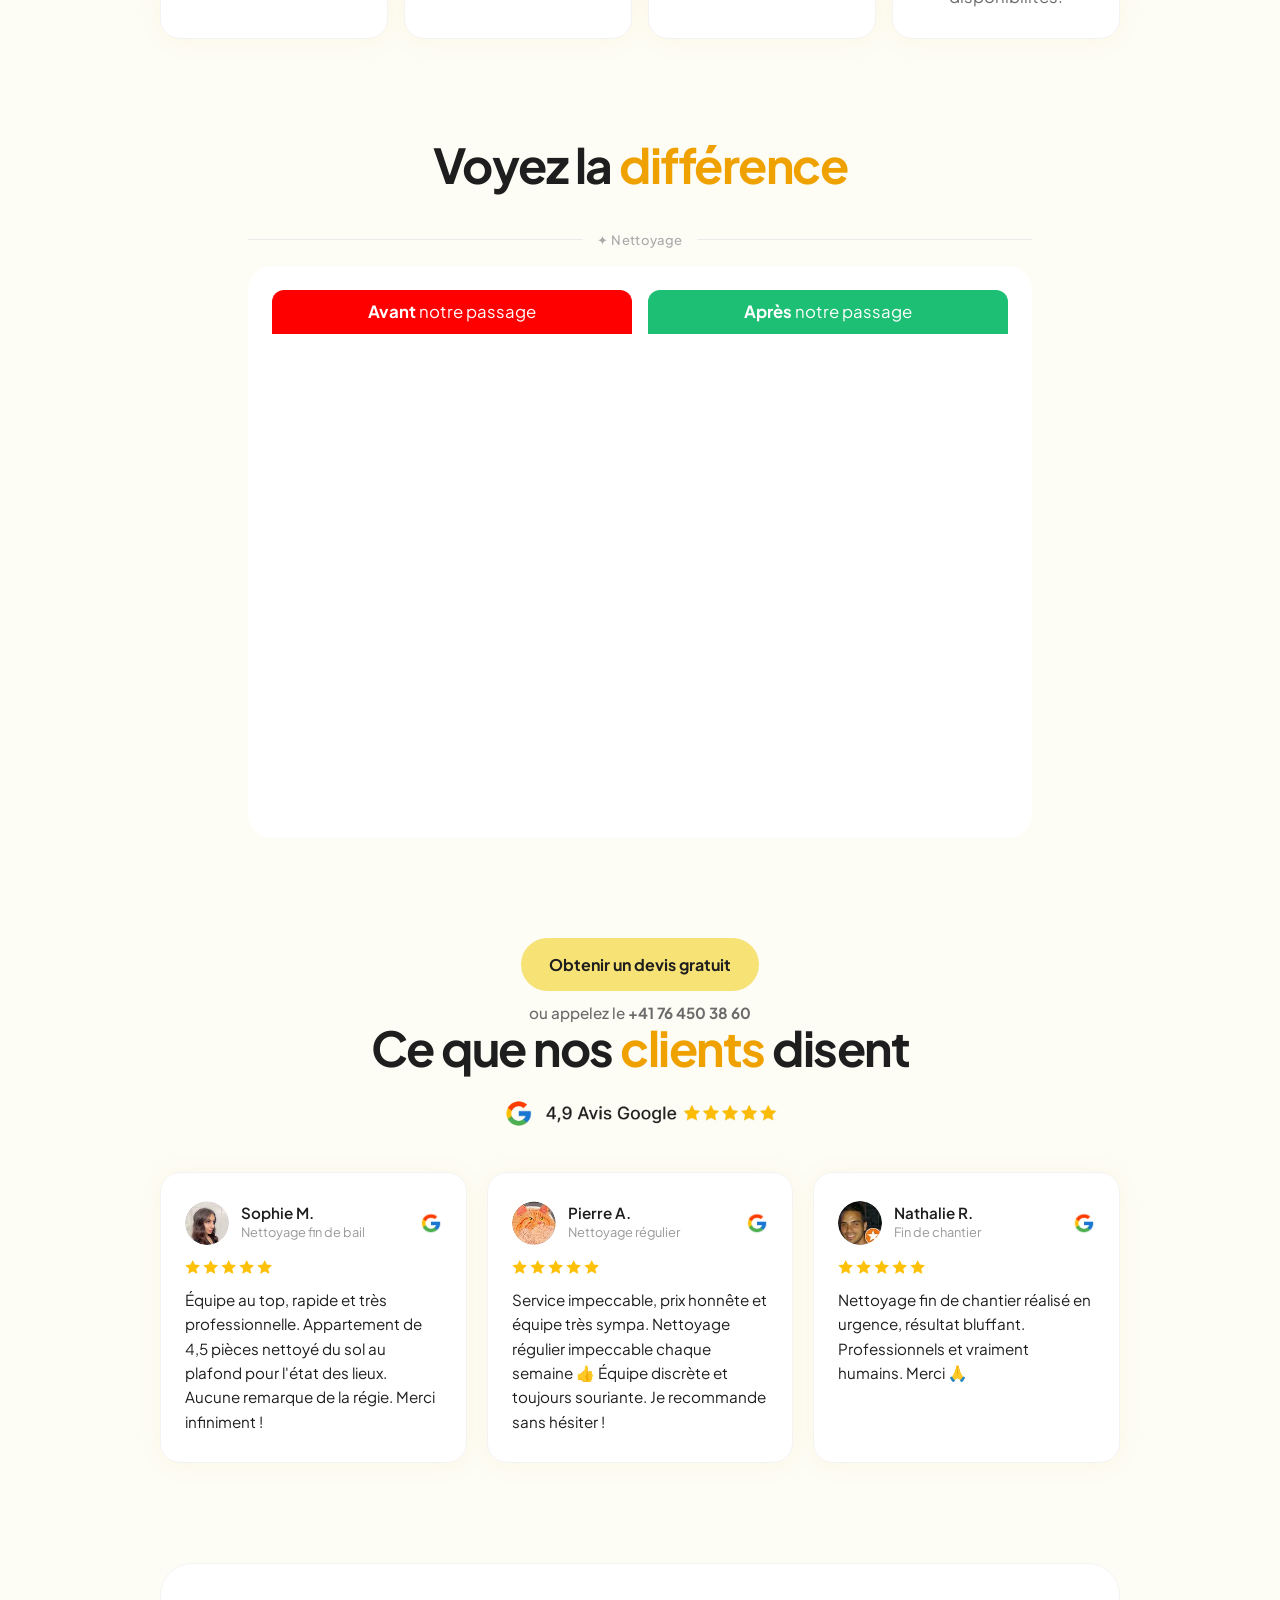
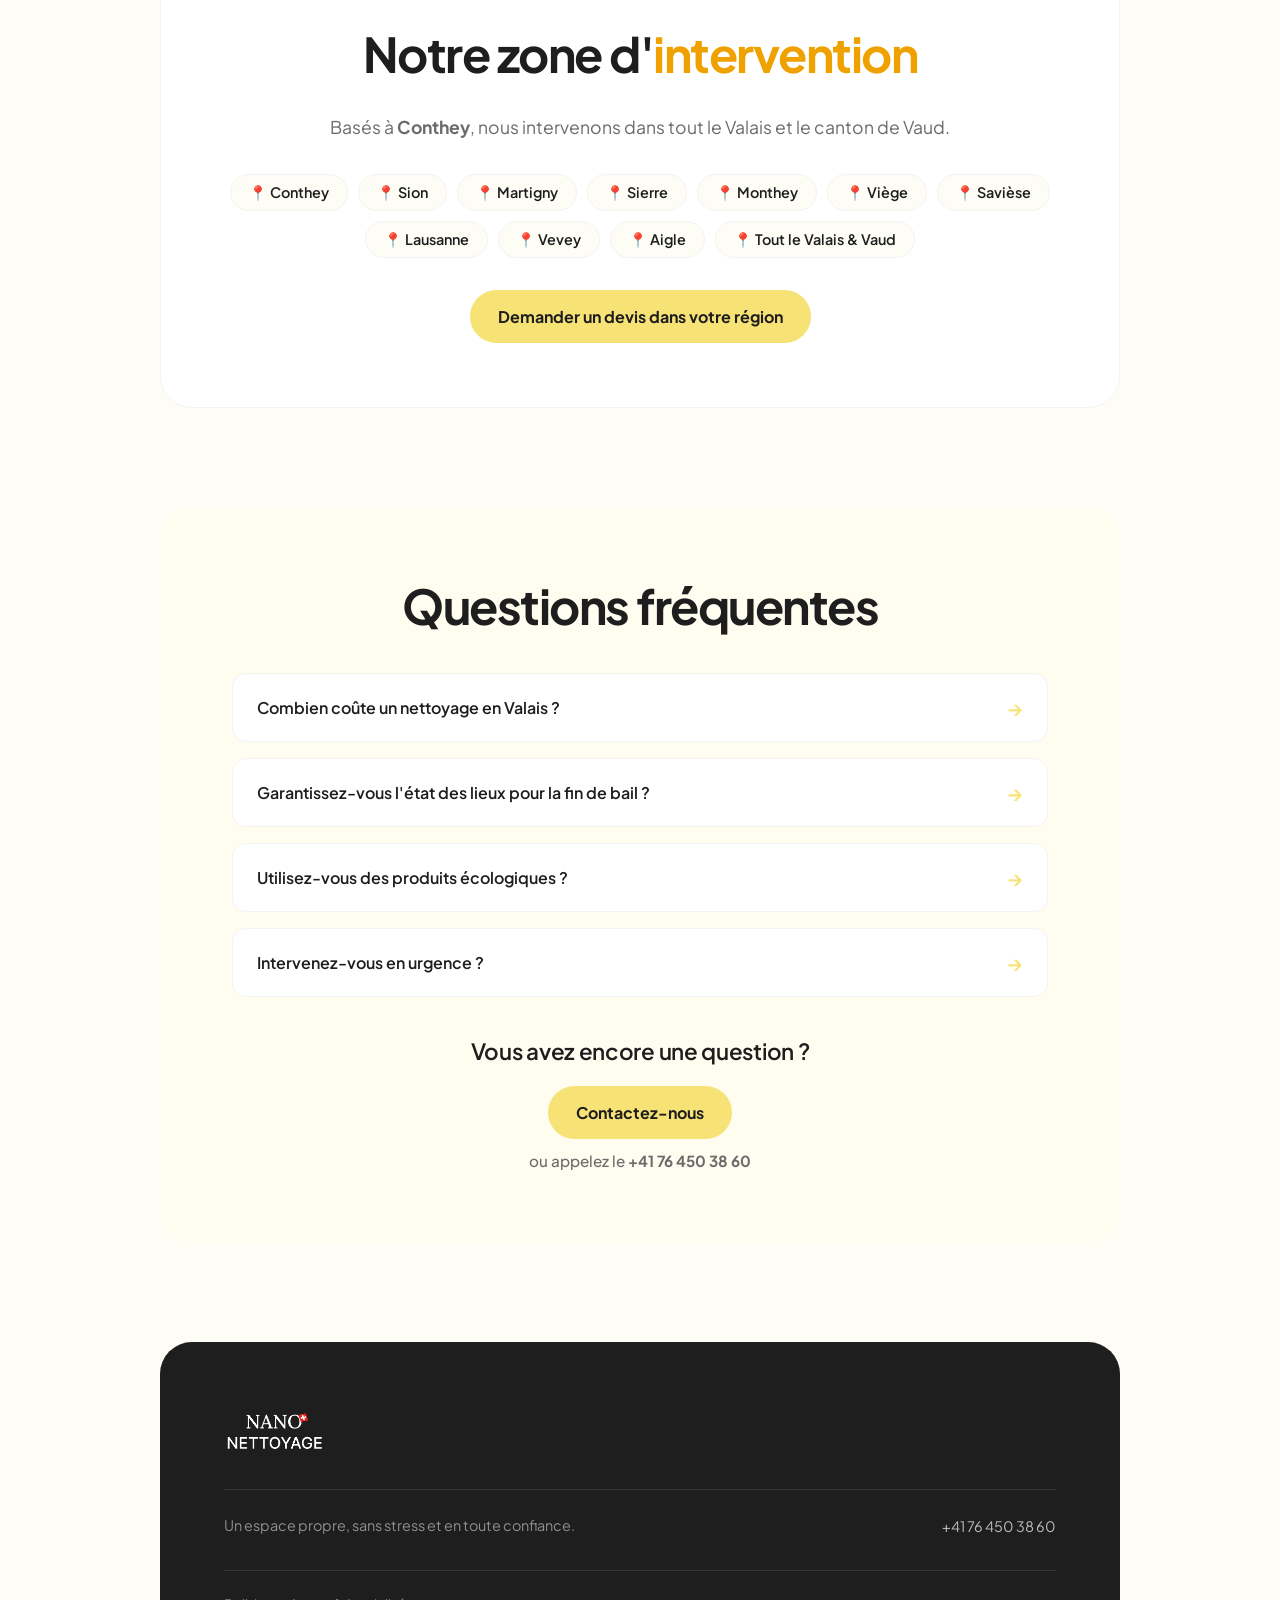
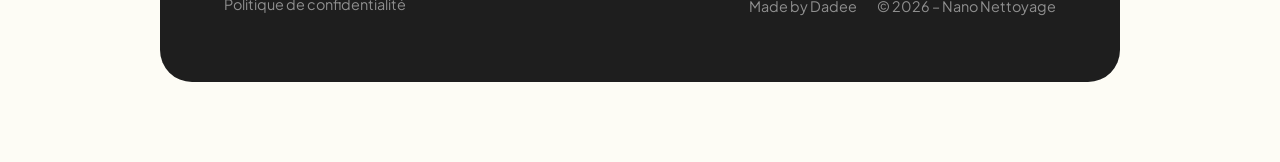
==== commit 64fcb89a: "mis a jours delete photo from" ====
--- a/index.html
+++ b/index.html
@@ -113,10 +113,8 @@
   <section id="devis" class="contact-section section">
     <h2>Devis gratuit — <span class="highlight">réponse sous 24h</span></h2>
 
-    <!-- ⬇️ REMPLACER xgaeljzz PAR VOTRE VRAI ID FORMSPREE -->
     <form id="contact-form" class="contact-form" action="https://formspree.io/f/xgaeljzz" method="POST">
       <input type="hidden" name="_subject" value="Nouvelle demande de devis – Nano Nettoyage">
-      <input type="hidden" name="image_links" id="image_links" value="">
 
       <div class="form-row">
         <div class="field">
@@ -151,15 +149,6 @@
       <div class="field">
         <label for="c-msg"><span>Décrivez votre situation</span></label>
         <textarea id="c-msg" name="message" placeholder="Surface, type de logement, accès, situation particulière… Plus de détails = estimation plus précise."></textarea>
-      </div>
-
-      <div class="field">
-        <label for="c-photos"><span>Photos <em style="font-weight:400;color:#aaa;">(optionnel)</em></span></label>
-        <p class="field-hint">Des photos permettent une estimation plus rapide et précise</p>
-        <label for="c-photos" id="upload-btn" class="upload-button">📷 Ajouter des photos</label>
-        <input type="file" id="c-photos" name="photos" multiple accept="image/*,video/*" style="display:none;">
-        <div id="preview-container" class="preview-container"></div>
-        <div id="upload-status" class="upload-status"></div>
       </div>
 
       <div class="cta-global">
@@ -408,8 +397,9 @@
           method: "POST",
           body: new FormData(form),
           headers: { 'Accept': 'application/json' }
-        }).then(() => {
-          window.location.href = "/merci.html";
+        }).then(response => {
+          if (!response.ok) throw new Error();
+          window.location.href = "merci.html";
         }).catch(() => {
           button.disabled = false;
           button.innerText = "Obtenir mon devis gratuit";
--- a/style.css
+++ b/style.css
@@ -569,11 +569,6 @@
   color: var(--dark);
 }
 
-.field-hint {
-  font-size: 0.82rem;
-  color: #999;
-}
-
 .contact-form input,
 .contact-form textarea,
 .contact-form select {
@@ -609,77 +604,6 @@
   text-align: center;
   margin-top: 8px;
 }
-
-.upload-button {
-  display: block;
-  text-align: center;
-  padding: 12px 20px;
-  background-color: var(--terracotta-light);
-  color: var(--dark);
-  border: 2px dashed var(--terracotta);
-  border-radius: 12px;
-  font-size: 0.95rem;
-  font-weight: 600;
-  cursor: pointer;
-  transition: all 0.2s ease;
-  margin-top: 8px;
-}
-
-.upload-button:hover {
-  background-color: var(--terracotta);
-  color: var(--white);
-  border-style: solid;
-}
-
-.preview-container {
-  display: grid;
-  grid-template-columns: repeat(3, 1fr);
-  gap: 8px;
-  margin-top: 12px;
-}
-
-.preview-item {
-  position: relative;
-  aspect-ratio: 1;
-  border-radius: 10px;
-  overflow: hidden;
-  border: 1px solid var(--border);
-}
-
-.preview-item img,
-.preview-item video {
-  width: 100%;
-  height: 100%;
-  object-fit: cover;
-  display: block;
-}
-
-.preview-item .video-badge {
-  position: absolute;
-  bottom: 4px;
-  right: 4px;
-  font-size: 14px;
-}
-
-.preview-delete {
-  position: absolute;
-  top: 4px;
-  right: 4px;
-  width: 22px;
-  height: 22px;
-  border-radius: 50%;
-  background: rgba(0,0,0,0.55);
-  color: #fff;
-  border: none;
-  font-size: 14px;
-  cursor: pointer;
-  display: flex;
-  align-items: center;
-  justify-content: center;
-  padding: 0;
-  transition: background 0.2s;
-}
-.preview-delete:hover { background: rgba(0,0,0,0.85); }
 
 /* ─── FOOTER ─── */
 .footer { width: 100%; margin: 0; padding: 0; }
